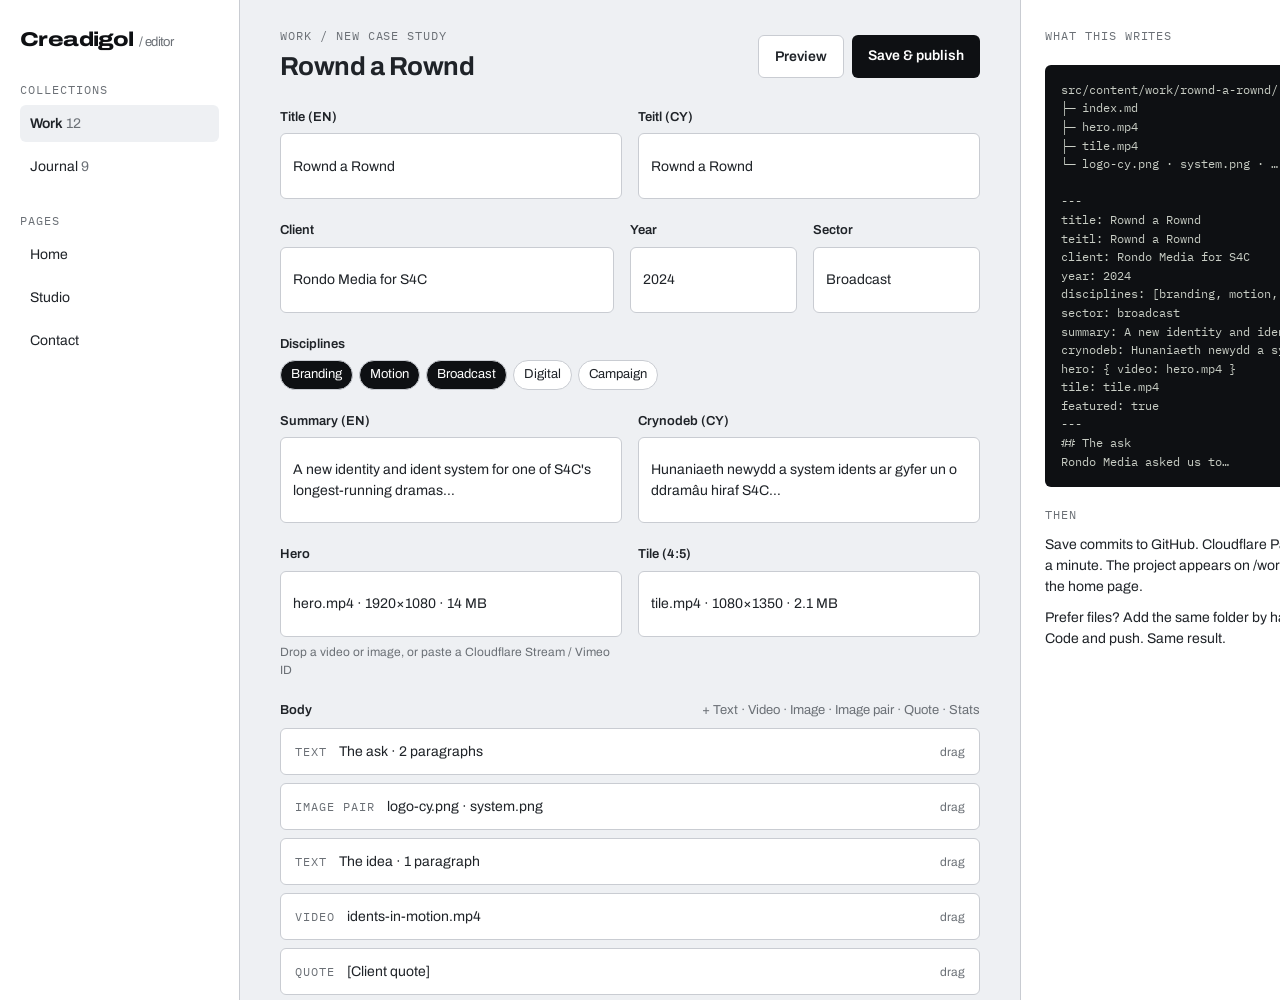
==== design/mockups/AddCaseStudy.dc.html @ 3252be09 "Add site audit, studio benchmark, new-site plan and approval mockups Planning material for the Cread" ====
<!doctype html>
<html>
<head>
  <meta charset="utf-8">
  <script src="./support.js"></script>
</head>
<body>
<x-dc>
<helmet>
  <link rel="stylesheet" href="https://fonts.googleapis.com/css2?family=Archivo:ital,wdth,wght@0,62..125,100..900&amp;family=IBM+Plex+Mono:wght@400;500&amp;display=swap">
  <style>
    body { margin: 0; background: #EEF0F3; color: #1F2328; font-family: Archivo, 'Helvetica Neue', Helvetica, Arial, sans-serif; -webkit-font-smoothing: antialiased; font-size: 16px; line-height: 1.5; }
    a { color: inherit; text-decoration: none; } a:hover { color: #F2401E; }
    .mono { font-family: 'IBM Plex Mono', ui-monospace, Menlo, Consolas, monospace; font-size: 12px; letter-spacing: 0.08em; text-transform: uppercase; line-height: 1.4; }
    .display { font-stretch: 125%; font-weight: 800; letter-spacing: -0.035em; line-height: 0.9; text-wrap: balance; margin: 0; }
    .h2 { font-stretch: 112%; font-weight: 700; letter-spacing: -0.02em; line-height: 1; margin: 0; }
    .wordmark { font-stretch: 125%; font-weight: 800; letter-spacing: -0.03em; }
    .body-l { font-size: 22px; line-height: 1.4; font-weight: 400; margin: 0; }
    .rule { border-top: 1px solid #C9CCD2; }
    .hatch { background-image: repeating-linear-gradient(135deg, rgba(255,255,255,0.05) 0 2px, transparent 2px 14px); }
  </style>
</helmet>

<div style="width: 1440px; height: 1000px; display: grid; grid-template-columns: 240px 1fr 420px; font-family: Archivo, system-ui, sans-serif;">
  <aside style="background: #fff; border-right: 1px solid #C9CCD2; padding: 24px 20px; display: flex; flex-direction: column; gap: 28px;">
    <span class="wordmark" style="font-size: 20px; color: #0E1013;">Creadigol <span style="font-weight: 400; font-stretch: 100%; color: #6B7076; font-size: 13px;">/ editor</span></span>
    <div style="display: flex; flex-direction: column; gap: 6px;"><span class="mono" style="color: #6B7076;">Collections</span>
      <a href="#" style="padding: 8px 10px; border-radius: 6px; background: #EEF0F3; font-weight: 600; font-size: 14px;">Work <span style="color: #6B7076; font-weight: 400;">12</span></a>
      <a href="#" style="padding: 8px 10px; font-size: 14px;">Journal <span style="color: #6B7076;">9</span></a>
    </div>
    <div style="display: flex; flex-direction: column; gap: 6px;"><span class="mono" style="color: #6B7076;">Pages</span>
      <a href="#" style="padding: 8px 10px; font-size: 14px;">Home</a><a href="#" style="padding: 8px 10px; font-size: 14px;">Studio</a><a href="#" style="padding: 8px 10px; font-size: 14px;">Contact</a>
    </div>
  </aside>
  <main style="padding: 28px 40px; display: flex; flex-direction: column; gap: 22px; overflow: hidden;">
    <div style="display: flex; justify-content: space-between; align-items: center;">
      <div style="display: flex; flex-direction: column; gap: 2px;"><span class="mono" style="color: #6B7076;">Work / New case study</span><h1 style="margin: 0; font-size: 26px; font-weight: 700; letter-spacing: -0.02em;">Rownd a Rownd</h1></div>
      <div style="display: flex; gap: 8px;"><span style="padding: 10px 16px; border: 1px solid #C9CCD2; border-radius: 6px; background: #fff; font-size: 14px; font-weight: 600;">Preview</span><span style="padding: 10px 16px; border-radius: 6px; background: #0E1013; color: #fff; font-size: 14px; font-weight: 600;">Save &amp; publish</span></div>
    </div>
    <div style="display: grid; grid-template-columns: repeat(2, minmax(0, 1fr)); gap: 16px;"><div style="display: flex; flex-direction: column; gap: 6px; width: 100%;"><span style="font-size: 13px; font-weight: 600;">Title (EN)</span><div style="display: flex; align-items: center; min-height: 44px; padding: 10px 12px; border: 1px solid #C9CCD2; border-radius: 6px; background: #fff; font-size: 14px; color: #1F2328;">Rownd a Rownd</div></div><div style="display: flex; flex-direction: column; gap: 6px; width: 100%;"><span style="font-size: 13px; font-weight: 600;">Teitl (CY)</span><div style="display: flex; align-items: center; min-height: 44px; padding: 10px 12px; border: 1px solid #C9CCD2; border-radius: 6px; background: #fff; font-size: 14px; color: #1F2328;">Rownd a Rownd</div></div></div>
    <div style="display: grid; grid-template-columns: 2fr 1fr 1fr; gap: 16px;"><div style="display: flex; flex-direction: column; gap: 6px; width: 100%;"><span style="font-size: 13px; font-weight: 600;">Client</span><div style="display: flex; align-items: center; min-height: 44px; padding: 10px 12px; border: 1px solid #C9CCD2; border-radius: 6px; background: #fff; font-size: 14px; color: #1F2328;">Rondo Media for S4C</div></div><div style="display: flex; flex-direction: column; gap: 6px; width: 100%;"><span style="font-size: 13px; font-weight: 600;">Year</span><div style="display: flex; align-items: center; min-height: 44px; padding: 10px 12px; border: 1px solid #C9CCD2; border-radius: 6px; background: #fff; font-size: 14px; color: #1F2328;">2024</div></div><div style="display: flex; flex-direction: column; gap: 6px; width: 100%;"><span style="font-size: 13px; font-weight: 600;">Sector</span><div style="display: flex; align-items: center; min-height: 44px; padding: 10px 12px; border: 1px solid #C9CCD2; border-radius: 6px; background: #fff; font-size: 14px; color: #1F2328;">Broadcast</div></div></div>
    <div style="display: flex; flex-direction: column; gap: 6px;"><span style="font-size: 13px; font-weight: 600;">Disciplines</span><div style="display: flex; gap: 6px;"><span style="padding: 4px 10px; border-radius: 999px; background: #0E1013; color: #fff; border: 1px solid #C9CCD2; font-size: 13px;">Branding</span><span style="padding: 4px 10px; border-radius: 999px; background: #0E1013; color: #fff; border: 1px solid #C9CCD2; font-size: 13px;">Motion</span><span style="padding: 4px 10px; border-radius: 999px; background: #0E1013; color: #fff; border: 1px solid #C9CCD2; font-size: 13px;">Broadcast</span><span style="padding: 4px 10px; border-radius: 999px; background: #fff; color: #1F2328; border: 1px solid #C9CCD2; font-size: 13px;">Digital</span><span style="padding: 4px 10px; border-radius: 999px; background: #fff; color: #1F2328; border: 1px solid #C9CCD2; font-size: 13px;">Campaign</span></div></div>
    <div style="display: grid; grid-template-columns: repeat(2, minmax(0, 1fr)); gap: 16px;"><div style="display: flex; flex-direction: column; gap: 6px; width: 100%;"><span style="font-size: 13px; font-weight: 600;">Summary (EN)</span><div style="display: flex; align-items: center; min-height: 64px; padding: 10px 12px; border: 1px solid #C9CCD2; border-radius: 6px; background: #fff; font-size: 14px; color: #1F2328;">A new identity and ident system for one of S4C's longest-running dramas…</div></div><div style="display: flex; flex-direction: column; gap: 6px; width: 100%;"><span style="font-size: 13px; font-weight: 600;">Crynodeb (CY)</span><div style="display: flex; align-items: center; min-height: 64px; padding: 10px 12px; border: 1px solid #C9CCD2; border-radius: 6px; background: #fff; font-size: 14px; color: #1F2328;">Hunaniaeth newydd a system idents ar gyfer un o ddramâu hiraf S4C…</div></div></div>
    <div style="display: grid; grid-template-columns: repeat(2, minmax(0, 1fr)); gap: 16px;"><div style="display: flex; flex-direction: column; gap: 6px; width: 100%;"><span style="font-size: 13px; font-weight: 600;">Hero</span><div style="display: flex; align-items: center; min-height: 44px; padding: 10px 12px; border: 1px solid #C9CCD2; border-radius: 6px; background: #fff; font-size: 14px; color: #1F2328;">hero.mp4 · 1920×1080 · 14 MB</div><span style="font-size: 12px; color: #6B7076;">Drop a video or image, or paste a Cloudflare Stream / Vimeo ID</span></div><div style="display: flex; flex-direction: column; gap: 6px; width: 100%;"><span style="font-size: 13px; font-weight: 600;">Tile (4:5)</span><div style="display: flex; align-items: center; min-height: 44px; padding: 10px 12px; border: 1px solid #C9CCD2; border-radius: 6px; background: #fff; font-size: 14px; color: #1F2328;">tile.mp4 · 1080×1350 · 2.1 MB</div></div></div>
    <div style="display: flex; flex-direction: column; gap: 8px;"><div style="display: flex; justify-content: space-between; align-items: center;"><span style="font-size: 13px; font-weight: 600;">Body</span><span style="font-size: 13px; color: #6B7076;">+ Text · Video · Image · Image pair · Quote · Stats</span></div><div style="display: flex; align-items: center; justify-content: space-between; padding: 12px 14px; border: 1px solid #C9CCD2; border-radius: 6px; background: #fff; font-size: 14px;"><span><span class="mono" style="color: #6B7076; margin-right: 12px;">Text</span>The ask · 2 paragraphs</span><span style="color: #6B7076; font-size: 12px;">drag</span></div><div style="display: flex; align-items: center; justify-content: space-between; padding: 12px 14px; border: 1px solid #C9CCD2; border-radius: 6px; background: #fff; font-size: 14px;"><span><span class="mono" style="color: #6B7076; margin-right: 12px;">Image pair</span>logo-cy.png · system.png</span><span style="color: #6B7076; font-size: 12px;">drag</span></div><div style="display: flex; align-items: center; justify-content: space-between; padding: 12px 14px; border: 1px solid #C9CCD2; border-radius: 6px; background: #fff; font-size: 14px;"><span><span class="mono" style="color: #6B7076; margin-right: 12px;">Text</span>The idea · 1 paragraph</span><span style="color: #6B7076; font-size: 12px;">drag</span></div><div style="display: flex; align-items: center; justify-content: space-between; padding: 12px 14px; border: 1px solid #C9CCD2; border-radius: 6px; background: #fff; font-size: 14px;"><span><span class="mono" style="color: #6B7076; margin-right: 12px;">Video</span>idents-in-motion.mp4</span><span style="color: #6B7076; font-size: 12px;">drag</span></div><div style="display: flex; align-items: center; justify-content: space-between; padding: 12px 14px; border: 1px solid #C9CCD2; border-radius: 6px; background: #fff; font-size: 14px;"><span><span class="mono" style="color: #6B7076; margin-right: 12px;">Quote</span>[Client quote]</span><span style="color: #6B7076; font-size: 12px;">drag</span></div></div>
  </main>
  <aside style="background: #fff; border-left: 1px solid #C9CCD2; padding: 28px 24px; display: flex; flex-direction: column; gap: 20px;">
    <span class="mono" style="color: #6B7076;">What this writes</span>
    <pre style="margin: 0; padding: 16px; background: #0E1013; color: #C8CDC4; border-radius: 6px; font-family: 'IBM Plex Mono', Menlo, monospace; font-size: 12px; line-height: 1.55; white-space: pre-wrap;">src/content/work/rownd-a-rownd/
├─ index.md
├─ hero.mp4
├─ tile.mp4
└─ logo-cy.png · system.png · …

---
title: Rownd a Rownd
teitl: Rownd a Rownd
client: Rondo Media for S4C
year: 2024
disciplines: [branding, motion, broadcast]
sector: broadcast
summary: A new identity and ident system…
crynodeb: Hunaniaeth newydd a system…
hero: { video: hero.mp4 }
tile: tile.mp4
featured: true
---
## The ask
Rondo Media asked us to…</pre>
    <div style="display: flex; flex-direction: column; gap: 10px; font-size: 14px; line-height: 1.5; color: #1F2328;">
      <span class="mono" style="color: #6B7076;">Then</span>
      <span>Save commits to GitHub. Cloudflare Pages rebuilds in about a minute. The project appears on /work and, if featured, on the home page.</span>
      <span>Prefer files? Add the same folder by hand or with Claude Code and push. Same result.</span>
    </div>
  </aside>
</div>
</x-dc>
</body>
</html>
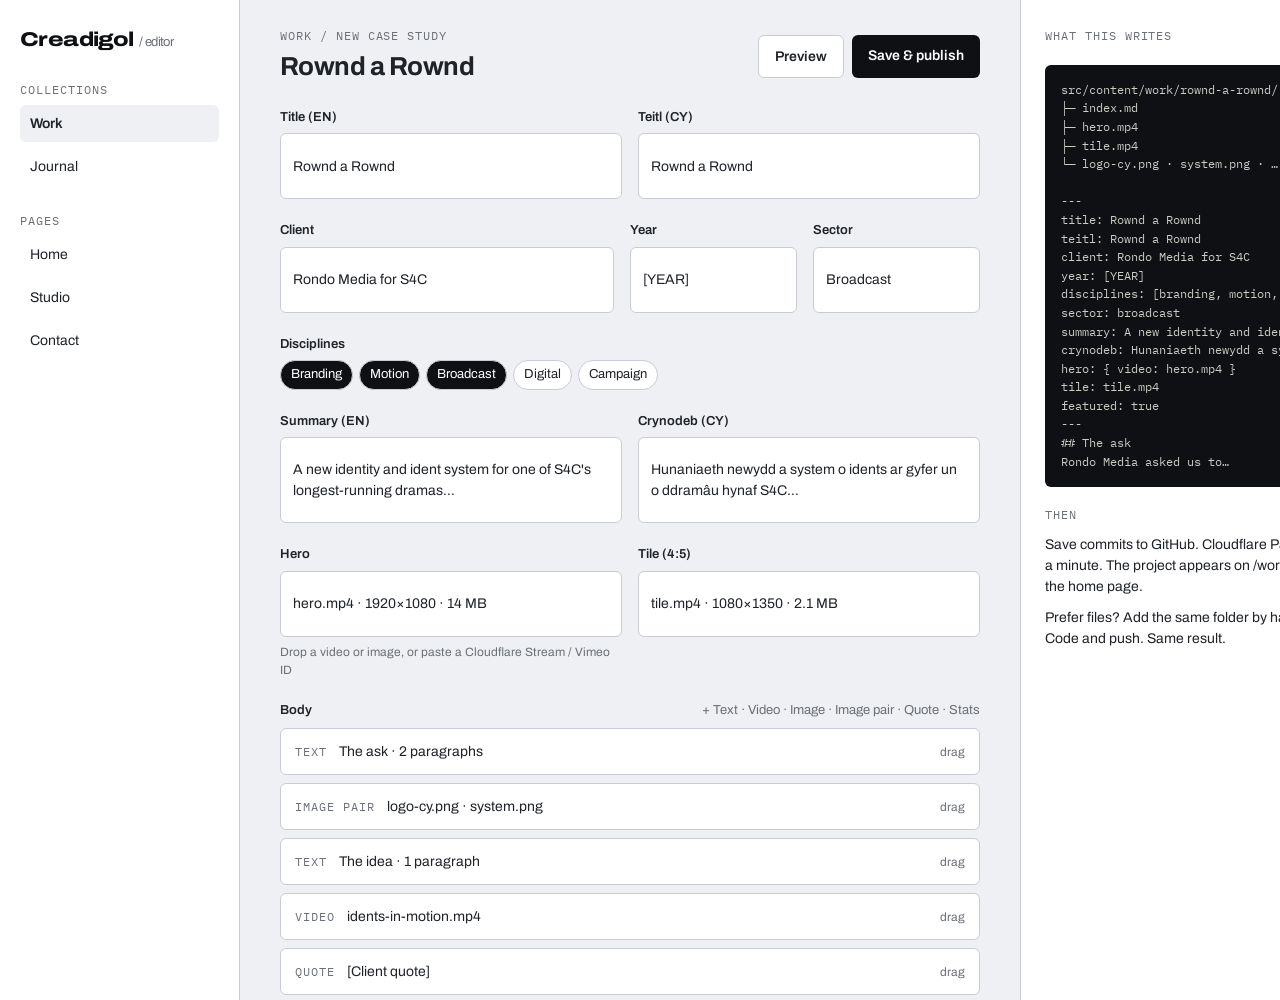
==== commit 13c3ec73: "Replace unsourced facts with placeholders and tighten Welsh labels in mockups Co-Authored-By: Claude" ====
--- a/design/mockups/AddCaseStudy.dc.html
+++ b/design/mockups/AddCaseStudy.dc.html
@@ -25,8 +25,8 @@
   <aside style="background: #fff; border-right: 1px solid #C9CCD2; padding: 24px 20px; display: flex; flex-direction: column; gap: 28px;">
     <span class="wordmark" style="font-size: 20px; color: #0E1013;">Creadigol <span style="font-weight: 400; font-stretch: 100%; color: #6B7076; font-size: 13px;">/ editor</span></span>
     <div style="display: flex; flex-direction: column; gap: 6px;"><span class="mono" style="color: #6B7076;">Collections</span>
-      <a href="#" style="padding: 8px 10px; border-radius: 6px; background: #EEF0F3; font-weight: 600; font-size: 14px;">Work <span style="color: #6B7076; font-weight: 400;">12</span></a>
-      <a href="#" style="padding: 8px 10px; font-size: 14px;">Journal <span style="color: #6B7076;">9</span></a>
+      <a href="#" style="padding: 8px 10px; border-radius: 6px; background: #EEF0F3; font-weight: 600; font-size: 14px;">Work</a>
+      <a href="#" style="padding: 8px 10px; font-size: 14px;">Journal</a>
     </div>
     <div style="display: flex; flex-direction: column; gap: 6px;"><span class="mono" style="color: #6B7076;">Pages</span>
       <a href="#" style="padding: 8px 10px; font-size: 14px;">Home</a><a href="#" style="padding: 8px 10px; font-size: 14px;">Studio</a><a href="#" style="padding: 8px 10px; font-size: 14px;">Contact</a>
@@ -38,9 +38,9 @@
       <div style="display: flex; gap: 8px;"><span style="padding: 10px 16px; border: 1px solid #C9CCD2; border-radius: 6px; background: #fff; font-size: 14px; font-weight: 600;">Preview</span><span style="padding: 10px 16px; border-radius: 6px; background: #0E1013; color: #fff; font-size: 14px; font-weight: 600;">Save &amp; publish</span></div>
     </div>
     <div style="display: grid; grid-template-columns: repeat(2, minmax(0, 1fr)); gap: 16px;"><div style="display: flex; flex-direction: column; gap: 6px; width: 100%;"><span style="font-size: 13px; font-weight: 600;">Title (EN)</span><div style="display: flex; align-items: center; min-height: 44px; padding: 10px 12px; border: 1px solid #C9CCD2; border-radius: 6px; background: #fff; font-size: 14px; color: #1F2328;">Rownd a Rownd</div></div><div style="display: flex; flex-direction: column; gap: 6px; width: 100%;"><span style="font-size: 13px; font-weight: 600;">Teitl (CY)</span><div style="display: flex; align-items: center; min-height: 44px; padding: 10px 12px; border: 1px solid #C9CCD2; border-radius: 6px; background: #fff; font-size: 14px; color: #1F2328;">Rownd a Rownd</div></div></div>
-    <div style="display: grid; grid-template-columns: 2fr 1fr 1fr; gap: 16px;"><div style="display: flex; flex-direction: column; gap: 6px; width: 100%;"><span style="font-size: 13px; font-weight: 600;">Client</span><div style="display: flex; align-items: center; min-height: 44px; padding: 10px 12px; border: 1px solid #C9CCD2; border-radius: 6px; background: #fff; font-size: 14px; color: #1F2328;">Rondo Media for S4C</div></div><div style="display: flex; flex-direction: column; gap: 6px; width: 100%;"><span style="font-size: 13px; font-weight: 600;">Year</span><div style="display: flex; align-items: center; min-height: 44px; padding: 10px 12px; border: 1px solid #C9CCD2; border-radius: 6px; background: #fff; font-size: 14px; color: #1F2328;">2024</div></div><div style="display: flex; flex-direction: column; gap: 6px; width: 100%;"><span style="font-size: 13px; font-weight: 600;">Sector</span><div style="display: flex; align-items: center; min-height: 44px; padding: 10px 12px; border: 1px solid #C9CCD2; border-radius: 6px; background: #fff; font-size: 14px; color: #1F2328;">Broadcast</div></div></div>
+    <div style="display: grid; grid-template-columns: 2fr 1fr 1fr; gap: 16px;"><div style="display: flex; flex-direction: column; gap: 6px; width: 100%;"><span style="font-size: 13px; font-weight: 600;">Client</span><div style="display: flex; align-items: center; min-height: 44px; padding: 10px 12px; border: 1px solid #C9CCD2; border-radius: 6px; background: #fff; font-size: 14px; color: #1F2328;">Rondo Media for S4C</div></div><div style="display: flex; flex-direction: column; gap: 6px; width: 100%;"><span style="font-size: 13px; font-weight: 600;">Year</span><div style="display: flex; align-items: center; min-height: 44px; padding: 10px 12px; border: 1px solid #C9CCD2; border-radius: 6px; background: #fff; font-size: 14px; color: #1F2328;">[YEAR]</div></div><div style="display: flex; flex-direction: column; gap: 6px; width: 100%;"><span style="font-size: 13px; font-weight: 600;">Sector</span><div style="display: flex; align-items: center; min-height: 44px; padding: 10px 12px; border: 1px solid #C9CCD2; border-radius: 6px; background: #fff; font-size: 14px; color: #1F2328;">Broadcast</div></div></div>
     <div style="display: flex; flex-direction: column; gap: 6px;"><span style="font-size: 13px; font-weight: 600;">Disciplines</span><div style="display: flex; gap: 6px;"><span style="padding: 4px 10px; border-radius: 999px; background: #0E1013; color: #fff; border: 1px solid #C9CCD2; font-size: 13px;">Branding</span><span style="padding: 4px 10px; border-radius: 999px; background: #0E1013; color: #fff; border: 1px solid #C9CCD2; font-size: 13px;">Motion</span><span style="padding: 4px 10px; border-radius: 999px; background: #0E1013; color: #fff; border: 1px solid #C9CCD2; font-size: 13px;">Broadcast</span><span style="padding: 4px 10px; border-radius: 999px; background: #fff; color: #1F2328; border: 1px solid #C9CCD2; font-size: 13px;">Digital</span><span style="padding: 4px 10px; border-radius: 999px; background: #fff; color: #1F2328; border: 1px solid #C9CCD2; font-size: 13px;">Campaign</span></div></div>
-    <div style="display: grid; grid-template-columns: repeat(2, minmax(0, 1fr)); gap: 16px;"><div style="display: flex; flex-direction: column; gap: 6px; width: 100%;"><span style="font-size: 13px; font-weight: 600;">Summary (EN)</span><div style="display: flex; align-items: center; min-height: 64px; padding: 10px 12px; border: 1px solid #C9CCD2; border-radius: 6px; background: #fff; font-size: 14px; color: #1F2328;">A new identity and ident system for one of S4C's longest-running dramas…</div></div><div style="display: flex; flex-direction: column; gap: 6px; width: 100%;"><span style="font-size: 13px; font-weight: 600;">Crynodeb (CY)</span><div style="display: flex; align-items: center; min-height: 64px; padding: 10px 12px; border: 1px solid #C9CCD2; border-radius: 6px; background: #fff; font-size: 14px; color: #1F2328;">Hunaniaeth newydd a system idents ar gyfer un o ddramâu hiraf S4C…</div></div></div>
+    <div style="display: grid; grid-template-columns: repeat(2, minmax(0, 1fr)); gap: 16px;"><div style="display: flex; flex-direction: column; gap: 6px; width: 100%;"><span style="font-size: 13px; font-weight: 600;">Summary (EN)</span><div style="display: flex; align-items: center; min-height: 64px; padding: 10px 12px; border: 1px solid #C9CCD2; border-radius: 6px; background: #fff; font-size: 14px; color: #1F2328;">A new identity and ident system for one of S4C's longest-running dramas…</div></div><div style="display: flex; flex-direction: column; gap: 6px; width: 100%;"><span style="font-size: 13px; font-weight: 600;">Crynodeb (CY)</span><div style="display: flex; align-items: center; min-height: 64px; padding: 10px 12px; border: 1px solid #C9CCD2; border-radius: 6px; background: #fff; font-size: 14px; color: #1F2328;">Hunaniaeth newydd a system o idents ar gyfer un o ddramâu hynaf S4C…</div></div></div>
     <div style="display: grid; grid-template-columns: repeat(2, minmax(0, 1fr)); gap: 16px;"><div style="display: flex; flex-direction: column; gap: 6px; width: 100%;"><span style="font-size: 13px; font-weight: 600;">Hero</span><div style="display: flex; align-items: center; min-height: 44px; padding: 10px 12px; border: 1px solid #C9CCD2; border-radius: 6px; background: #fff; font-size: 14px; color: #1F2328;">hero.mp4 · 1920×1080 · 14 MB</div><span style="font-size: 12px; color: #6B7076;">Drop a video or image, or paste a Cloudflare Stream / Vimeo ID</span></div><div style="display: flex; flex-direction: column; gap: 6px; width: 100%;"><span style="font-size: 13px; font-weight: 600;">Tile (4:5)</span><div style="display: flex; align-items: center; min-height: 44px; padding: 10px 12px; border: 1px solid #C9CCD2; border-radius: 6px; background: #fff; font-size: 14px; color: #1F2328;">tile.mp4 · 1080×1350 · 2.1 MB</div></div></div>
     <div style="display: flex; flex-direction: column; gap: 8px;"><div style="display: flex; justify-content: space-between; align-items: center;"><span style="font-size: 13px; font-weight: 600;">Body</span><span style="font-size: 13px; color: #6B7076;">+ Text · Video · Image · Image pair · Quote · Stats</span></div><div style="display: flex; align-items: center; justify-content: space-between; padding: 12px 14px; border: 1px solid #C9CCD2; border-radius: 6px; background: #fff; font-size: 14px;"><span><span class="mono" style="color: #6B7076; margin-right: 12px;">Text</span>The ask · 2 paragraphs</span><span style="color: #6B7076; font-size: 12px;">drag</span></div><div style="display: flex; align-items: center; justify-content: space-between; padding: 12px 14px; border: 1px solid #C9CCD2; border-radius: 6px; background: #fff; font-size: 14px;"><span><span class="mono" style="color: #6B7076; margin-right: 12px;">Image pair</span>logo-cy.png · system.png</span><span style="color: #6B7076; font-size: 12px;">drag</span></div><div style="display: flex; align-items: center; justify-content: space-between; padding: 12px 14px; border: 1px solid #C9CCD2; border-radius: 6px; background: #fff; font-size: 14px;"><span><span class="mono" style="color: #6B7076; margin-right: 12px;">Text</span>The idea · 1 paragraph</span><span style="color: #6B7076; font-size: 12px;">drag</span></div><div style="display: flex; align-items: center; justify-content: space-between; padding: 12px 14px; border: 1px solid #C9CCD2; border-radius: 6px; background: #fff; font-size: 14px;"><span><span class="mono" style="color: #6B7076; margin-right: 12px;">Video</span>idents-in-motion.mp4</span><span style="color: #6B7076; font-size: 12px;">drag</span></div><div style="display: flex; align-items: center; justify-content: space-between; padding: 12px 14px; border: 1px solid #C9CCD2; border-radius: 6px; background: #fff; font-size: 14px;"><span><span class="mono" style="color: #6B7076; margin-right: 12px;">Quote</span>[Client quote]</span><span style="color: #6B7076; font-size: 12px;">drag</span></div></div>
   </main>
@@ -56,11 +56,11 @@
 title: Rownd a Rownd
 teitl: Rownd a Rownd
 client: Rondo Media for S4C
-year: 2024
+year: [YEAR]
 disciplines: [branding, motion, broadcast]
 sector: broadcast
 summary: A new identity and ident system…
-crynodeb: Hunaniaeth newydd a system…
+crynodeb: Hunaniaeth newydd a system o idents…
 hero: { video: hero.mp4 }
 tile: tile.mp4
 featured: true
